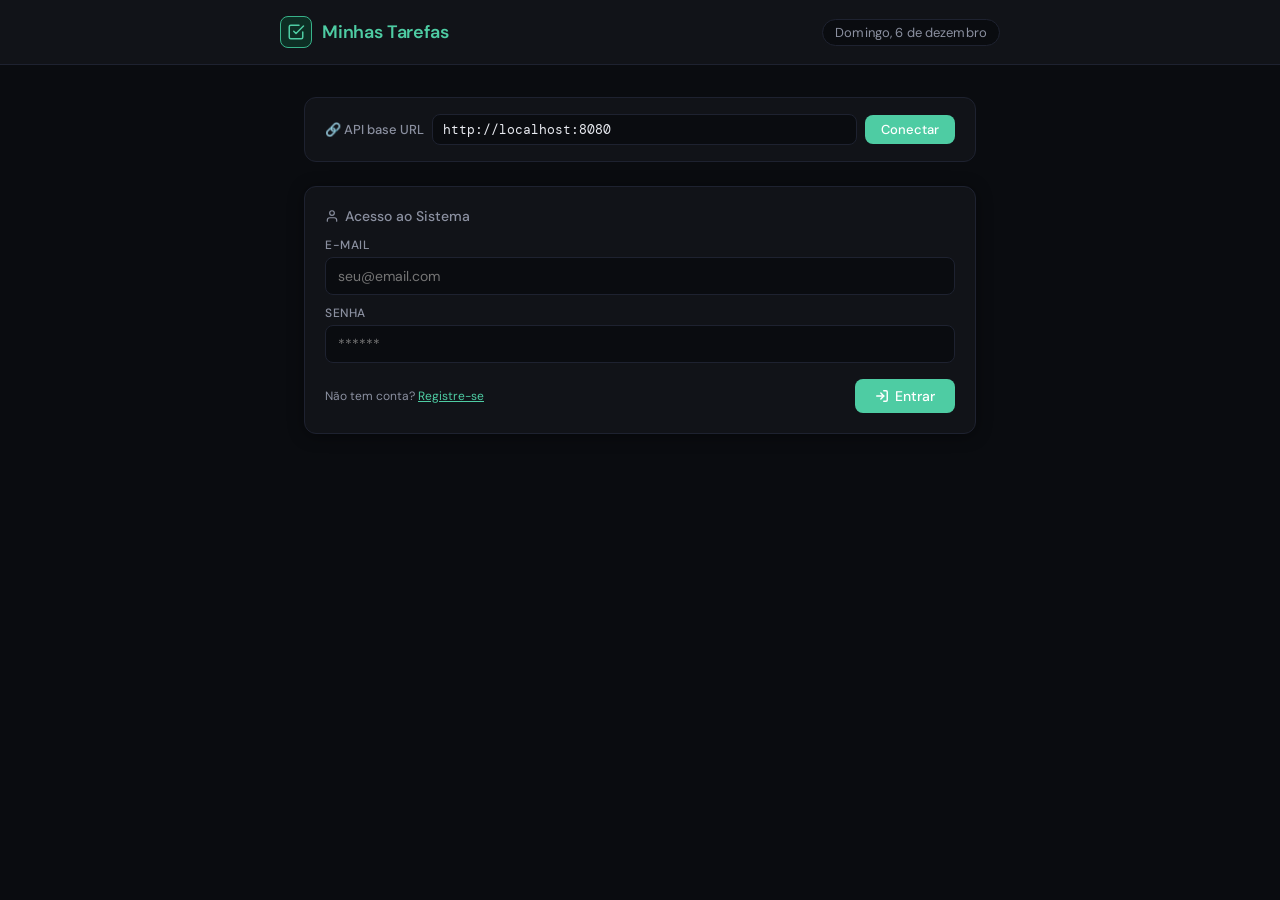
==== src/main/resources/static/index.html @ f786042a "feat: front created" ====
<!DOCTYPE html>
<html lang="pt-BR">
<head>
<meta charset="UTF-8" />
<meta name="viewport" content="width=device-width, initial-scale=1.0" />
<title>Minhas Tarefas</title>
<link href="https://fonts.googleapis.com/css2?family=DM+Sans:wght@300;400;500;600&family=DM+Mono:wght@400;500&display=swap" rel="stylesheet" />
<link rel="stylesheet" href="css/styles.css" />
</head>
<body>

<header>
  <div class="header-inner">
    <div class="logo">
      <div class="logo-icon">
        <svg width="18" height="18" viewBox="0 0 24 24" fill="none" stroke="var(--accent)" stroke-width="2" stroke-linecap="round" stroke-linejoin="round">
          <path d="M9 11l3 3L22 4M21 12v7a2 2 0 01-2 2H5a2 2 0 01-2-2V5a2 2 0 012-2h11"/>
        </svg>
      </div>
      Minhas Tarefas
    </div>
    <span class="date-badge" id="header-date"></span>
  </div>
</header>

<main>
  <div class="api-config">
    <label>🔗 API base URL</label>
    <input type="text" id="base-url" placeholder="http://localhost:8080" value="http://localhost:8080" />
    <button class="btn-connect" onclick="app.connect()">Conectar</button>
  </div>

  <section id="auth-section" class="add-form">
    <h3>
      <svg width="14" height="14" viewBox="0 0 24 24" fill="none" stroke="currentColor" stroke-width="2" stroke-linecap="round" stroke-linejoin="round"><path d="M20 21v-2a4 4 0 0 0-4-4H8a4 4 0 0 0-4 4v2"></path><circle cx="12" cy="7" r="4"></circle></svg>
      Acesso ao Sistema
    </h3>
    <div class="form-row">
      <div class="field">
        <label>E-mail</label>
        <input type="email" id="auth-email" placeholder="seu@email.com" />
      </div>
    </div>
    <div class="form-row">
      <div class="field">
        <label>Senha</label>
        <input type="password" id="auth-password" placeholder="******" />
      </div>
    </div>
    <div class="form-actions" style="justify-content: space-between; align-items: center; margin-top: 16px;">
      <span style="font-size: 12px; color: var(--text-muted);">Não tem conta? <a href="#" id="toggle-auth-mode" onclick="app.toggleAuthMode()" style="color: var(--accent);">Registre-se</a></span>
      <div>
        <button class="btn btn-primary" id="btn-login" onclick="app.authenticate()">
          <svg width="14" height="14" viewBox="0 0 24 24" fill="none" stroke="currentColor" stroke-width="2.5" stroke-linecap="round" stroke-linejoin="round"><path d="M15 3h4a2 2 0 0 1 2 2v14a2 2 0 0 1-2 2h-4"/><polyline points="10 17 15 12 10 7"/><line x1="15" y1="12" x2="3" y2="12"/></svg>
          Entrar
        </button>
      </div>
    </div>
  </section>

  <section id="tasks-section" style="display: none;">
    <div class="day-header" style="display: flex; justify-content: space-between; align-items: flex-end;">
      <div>
        <div class="day-label" id="day-label"></div>
        <div class="day-title" id="day-title"></div>
        <div class="task-count" id="task-count"></div>
      </div>
      <button class="btn btn-ghost" onclick="app.logout()" style="padding: 6px 12px; font-size: 12px;">Sair</button>
    </div>

    <div class="add-form">
      <h3>
        <svg width="14" height="14" viewBox="0 0 24 24" fill="none" stroke="currentColor" stroke-width="2" stroke-linecap="round" stroke-linejoin="round"><line x1="12" y1="5" x2="12" y2="19"/><line x1="5" y1="12" x2="19" y2="12"/></svg>
        Nova tarefa
      </h3>
      <div class="form-row">
        <div class="field">
          <label>Nome</label>
          <input type="text" id="f-name" placeholder="Título da tarefa..." />
        </div>
      </div>
      <div class="form-row">
        <div class="field">
          <label>Descrição</label>
          <textarea id="f-desc" rows="2" placeholder="Detalhes opcionais..."></textarea>
        </div>
      </div>
      <div class="form-row two">
        <div class="field">
          <label>Status</label>
          <select id="f-status">
            <option value="PENDING">Pendente</option>
            <option value="IN_PROGRESS">Em andamento</option>
            <option value="DONE">Concluída</option>
          </select>
        </div>
        <div class="field">
          <label>Data</label>
          <input type="date" id="f-date" />
        </div>
      </div>
      <div class="form-actions">
        <button class="btn btn-ghost" onclick="app.clearForm()">Limpar</button>
        <button class="btn btn-primary" id="save-btn" onclick="app.saveTask()">
          <svg width="14" height="14" viewBox="0 0 24 24" fill="none" stroke="currentColor" stroke-width="2.5" stroke-linecap="round" stroke-linejoin="round"><polyline points="20 6 9 17 4 12"/></svg>
          Salvar
        </button>
      </div>
    </div>

    <div class="filters">
      <button class="filter-btn active" onclick="app.setFilter('ALL', this)">Todas</button>
      <button class="filter-btn" onclick="app.setFilter('PENDING', this)">Pendentes</button>
      <button class="filter-btn" onclick="app.setFilter('IN_PROGRESS', this)">Em andamento</button>
      <button class="filter-btn" onclick="app.setFilter('DONE', this)">Concluídas</button>
    </div>

    <div id="tasks-container"></div>
  </section>
</main>

<div class="toast" id="toast"></div>

<script type="module" src="js/App.js"></script>
</body>
</html>
---- src/main/resources/static/css/styles.css ----
*, *::before, *::after { box-sizing: border-box; margin: 0; padding: 0; }

:root {
  --bg: #0a0c10;
  --surface: #111318;
  --surface2: #0e1014;
  --accent: #4ecca3;
  --accent-light: #0d2e24;
  --accent-muted: #38b28a;
  --text: #e8eaf0;
  --text-muted: #8b90a0;
  --text-light: #555a6a;
  --border: #1e2230;
  --border-focus: #4ecca3;
  --danger: #f07070;
  --danger-light: #1e1014;
  --done-text: #444a5a;
  --radius: 12px;
  --shadow: 0 2px 16px rgba(0,0,0,0.4);
  --shadow-lg: 0 8px 40px rgba(0,0,0,0.6);
}

body {
  font-family: 'DM Sans', sans-serif;
  background: var(--bg);
  color: var(--text);
  min-height: 100vh;
  padding: 0;
}

header {
  background: var(--surface);
  border-bottom: 1px solid var(--border);
  padding: 0 2rem;
  position: sticky;
  top: 0;
  z-index: 100;
}

.header-inner {
  max-width: 720px;
  margin: 0 auto;
  height: 64px;
  display: flex;
  align-items: center;
  justify-content: space-between;
}

.logo {
  display: flex;
  align-items: center;
  gap: 10px;
  font-size: 18px;
  font-weight: 600;
  color: var(--accent);
  letter-spacing: -0.01em;
}

.logo-icon {
  width: 32px;
  height: 32px;
  background: var(--accent-light);
  border: 1px solid var(--accent-muted);
  border-radius: 8px;
  display: flex;
  align-items: center;
  justify-content: center;
}

.logo-icon svg { width: 18px; height: 18px; }

.date-badge {
  font-size: 13px;
  color: var(--text-muted);
  background: var(--bg);
  border: 1px solid var(--border);
  border-radius: 20px;
  padding: 4px 12px;
  font-weight: 400;
  letter-spacing: 0.01em;
}

main {
  max-width: 720px;
  margin: 0 auto;
  padding: 2rem 1.5rem 4rem;
}

.api-config {
  background: var(--surface);
  border: 1px solid var(--border);
  border-radius: var(--radius);
  padding: 1rem 1.25rem;
  margin-bottom: 1.5rem;
  display: flex;
  gap: 8px;
  align-items: center;
}

.api-config label {
  font-size: 13px;
  color: var(--text-muted);
  white-space: nowrap;
  font-weight: 500;
}

.api-config input {
  flex: 1;
  border: 1px solid var(--border);
  border-radius: 8px;
  padding: 6px 10px;
  font-family: 'DM Mono', monospace;
  font-size: 13px;
  background: var(--bg);
  color: var(--text);
  outline: none;
}

.api-config input:focus { border-color: var(--border-focus); }

.btn-connect {
  background: var(--accent);
  color: #fff;
  border: none;
  border-radius: 8px;
  padding: 6px 16px;
  font-family: 'DM Sans', sans-serif;
  font-size: 13px;
  font-weight: 500;
  cursor: pointer;
  white-space: nowrap;
  transition: background 0.15s;
}

.btn-connect:hover { background: #1e4d38; }

.day-header {
  margin-bottom: 1.5rem;
}

.day-label {
  font-size: 13px;
  font-weight: 500;
  color: var(--accent);
  text-transform: uppercase;
  letter-spacing: 0.08em;
  margin-bottom: 4px;
}

.day-title {
  font-size: 26px;
  font-weight: 600;
  color: var(--text);
  line-height: 1.2;
}

.task-count {
  margin-top: 6px;
  font-size: 14px;
  color: var(--text-muted);
}

.add-form {
  background: var(--surface);
  border: 1px solid var(--border);
  border-radius: var(--radius);
  padding: 1.25rem;
  margin-bottom: 1.5rem;
  box-shadow: var(--shadow);
}

.add-form h3 {
  font-size: 14px;
  font-weight: 500;
  color: var(--text-muted);
  margin-bottom: 12px;
  display: flex;
  align-items: center;
  gap: 6px;
}

.form-row {
  display: grid;
  gap: 10px;
  margin-bottom: 10px;
}

.form-row.two { grid-template-columns: 1fr 1fr; }

.field label {
  display: block;
  font-size: 12px;
  font-weight: 500;
  color: var(--text-muted);
  margin-bottom: 4px;
  text-transform: uppercase;
  letter-spacing: 0.05em;
}

.field input,
.field textarea,
.field select {
  width: 100%;
  border: 1px solid var(--border);
  border-radius: 8px;
  padding: 9px 12px;
  font-family: 'DM Sans', sans-serif;
  font-size: 14px;
  color: var(--text);
  background: var(--bg);
  outline: none;
  transition: border-color 0.15s;
  resize: none;
}

.field input:focus,
.field textarea:focus,
.field select:focus { border-color: var(--border-focus); background: var(--surface); }

.form-actions {
  display: flex;
  justify-content: flex-end;
  gap: 8px;
  margin-top: 12px;
}

.btn {
  font-family: 'DM Sans', sans-serif;
  font-size: 14px;
  font-weight: 500;
  border-radius: 8px;
  padding: 8px 20px;
  border: none;
  cursor: pointer;
  transition: all 0.15s;
  display: inline-flex;
  align-items: center;
  gap: 6px;
}

.btn-primary {
  background: var(--accent);
  color: #fff;
}
.btn-primary:hover { background: #1e4d38; }
.btn-primary:disabled { background: #aaa; cursor: not-allowed; }

.btn-ghost {
  background: transparent;
  color: var(--text-muted);
  border: 1px solid var(--border);
}
.btn-ghost:hover { background: var(--bg); }

.tasks-list { display: flex; flex-direction: column; gap: 10px; }

.task-card {
  background: var(--surface);
  border: 1px solid var(--border);
  border-radius: var(--radius);
  padding: 1rem 1.25rem;
  display: flex;
  gap: 12px;
  align-items: flex-start;
  box-shadow: var(--shadow);
  transition: box-shadow 0.2s, border-color 0.2s, opacity 0.3s;
  position: relative;
  overflow: hidden;
}

.task-card:hover { box-shadow: var(--shadow-lg); border-color: #d5d0c8; }

.task-card.done {
  background: var(--surface2);
  box-shadow: none;
}

.task-card.done::before {
  content: '';
  position: absolute;
  left: 0;
  top: 0;
  bottom: 0;
  width: 3px;
  background: var(--accent-muted);
}

.check-wrap {
  padding-top: 2px;
  flex-shrink: 0;
}

.check-btn {
  width: 22px;
  height: 22px;
  border-radius: 50%;
  border: 2px solid var(--border);
  background: transparent;
  cursor: pointer;
  display: flex;
  align-items: center;
  justify-content: center;
  transition: all 0.2s;
  flex-shrink: 0;
}

.check-btn:hover {
  border-color: var(--accent-muted);
  background: var(--accent-light);
}

.check-btn.checked {
  background: var(--accent);
  border-color: var(--accent);
}

.check-btn.checked svg { opacity: 1; }

.check-btn svg {
  width: 11px;
  height: 11px;
  stroke: #fff;
  stroke-width: 2.5;
  stroke-linecap: round;
  stroke-linejoin: round;
  fill: none;
  opacity: 0;
  transition: opacity 0.15s;
}

.task-body { flex: 1; min-width: 0; }

.task-name {
  font-size: 15px;
  font-weight: 500;
  color: var(--text);
  line-height: 1.4;
  transition: color 0.2s;
}

.task-card.done .task-name {
  color: var(--done-text);
  text-decoration: line-through;
  text-decoration-color: #ccc;
}

.task-desc {
  font-size: 13px;
  color: var(--text-muted);
  margin-top: 3px;
  line-height: 1.5;
}

.task-card.done .task-desc { color: var(--text-light); }

.task-meta {
  display: flex;
  align-items: center;
  gap: 10px;
  margin-top: 8px;
  flex-wrap: wrap;
}

.task-date {
  font-size: 12px;
  color: var(--text-light);
  display: flex;
  align-items: center;
  gap: 4px;
}

.task-date svg {
  width: 12px;
  height: 12px;
  stroke: currentColor;
  stroke-width: 2;
  fill: none;
}

.status-pill {
  font-size: 11px;
  font-weight: 600;
  letter-spacing: 0.04em;
  border-radius: 20px;
  padding: 2px 10px;
  text-transform: uppercase;
}

.status-PENDING { background: #2a2010; color: #c9920a; }
.status-IN_PROGRESS { background: #0e1a2e; color: #5b9bd5; }
.status-DONE { background: var(--accent-light); color: var(--accent); }

.task-actions {
  display: flex;
  gap: 4px;
  flex-shrink: 0;
  padding-top: 2px;
}

.icon-btn {
  width: 30px;
  height: 30px;
  border: none;
  background: transparent;
  border-radius: 6px;
  cursor: pointer;
  display: flex;
  align-items: center;
  justify-content: center;
  color: var(--text-light);
  transition: all 0.15s;
}

.icon-btn:hover { background: var(--bg); color: var(--text-muted); }
.icon-btn.del:hover { background: var(--danger-light); color: var(--danger); }

.icon-btn svg {
  width: 15px;
  height: 15px;
  stroke: currentColor;
  stroke-width: 1.8;
  fill: none;
  stroke-linecap: round;
  stroke-linejoin: round;
}

.empty-state {
  text-align: center;
  padding: 3rem 1rem;
  color: var(--text-light);
}

.empty-state .icon {
  font-size: 40px;
  margin-bottom: 12px;
  opacity: 0.4;
}

.empty-state p { font-size: 15px; }

.toast {
  position: fixed;
  bottom: 24px;
  right: 24px;
  background: var(--text);
  color: #fff;
  padding: 10px 18px;
  border-radius: 10px;
  font-size: 14px;
  box-shadow: var(--shadow-lg);
  opacity: 0;
  transform: translateY(8px);
  transition: all 0.25s;
  z-index: 999;
  pointer-events: none;
}

.toast.show { opacity: 1; transform: translateY(0); }
.toast.success { background: var(--accent); }
.toast.error { background: var(--danger); }

.loading {
  display: flex;
  align-items: center;
  justify-content: center;
  padding: 2rem;
  color: var(--text-muted);
  font-size: 14px;
  gap: 8px;
}

.spinner {
  width: 18px;
  height: 18px;
  border: 2px solid var(--border);
  border-top-color: var(--accent);
  border-radius: 50%;
  animation: spin 0.7s linear infinite;
}

@keyframes spin { to { transform: rotate(360deg); } }

.filters {
  display: flex;
  gap: 6px;
  margin-bottom: 1rem;
  flex-wrap: wrap;
}

.filter-btn {
  font-family: 'DM Sans', sans-serif;
  font-size: 13px;
  font-weight: 500;
  border: 1px solid var(--border);
  background: var(--surface);
  color: var(--text-muted);
  border-radius: 20px;
  padding: 4px 14px;
  cursor: pointer;
  transition: all 0.15s;
}

.filter-btn:hover { border-color: var(--accent-muted); color: var(--accent); }
.filter-btn.active { background: var(--accent); color: #fff; border-color: var(--accent); }

@media (max-width: 600px) {
  main { padding: 1.5rem 1rem 4rem; }
  .form-row.two { grid-template-columns: 1fr; }
  .api-config { flex-wrap: wrap; }
}
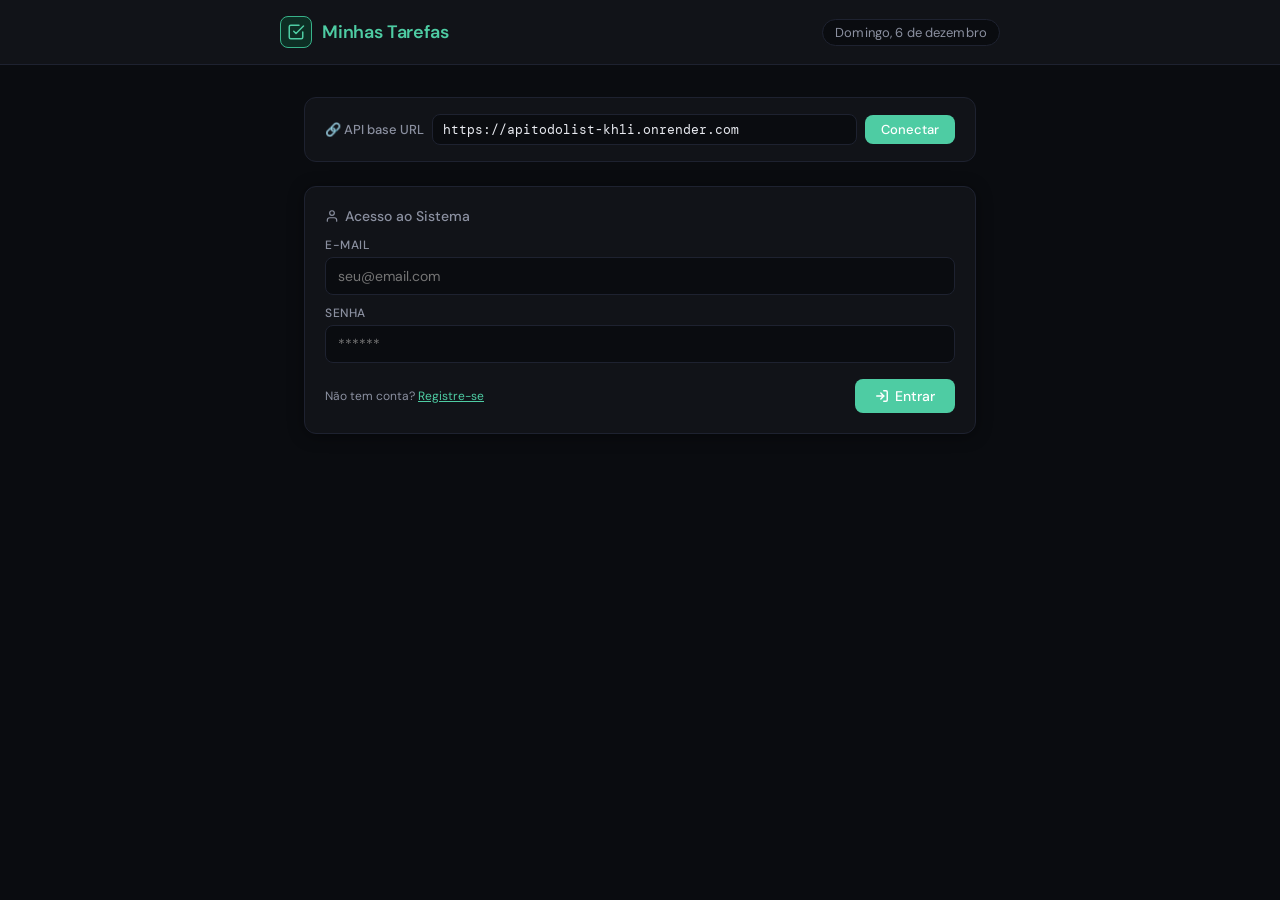
==== commit 6bab071a: "feat: set production URL as default API base URL" ====
--- a/src/main/resources/static/index.html
+++ b/src/main/resources/static/index.html
@@ -26,7 +26,7 @@
 <main>
   <div class="api-config">
     <label>🔗 API base URL</label>
-    <input type="text" id="base-url" placeholder="http://localhost:8080" value="http://localhost:8080" />
+    <input type="text" id="base-url" placeholder="https://apitodolist-kh1i.onrender.com" value="https://apitodolist-kh1i.onrender.com" />
     <button class="btn-connect" onclick="app.connect()">Conectar</button>
   </div>
 
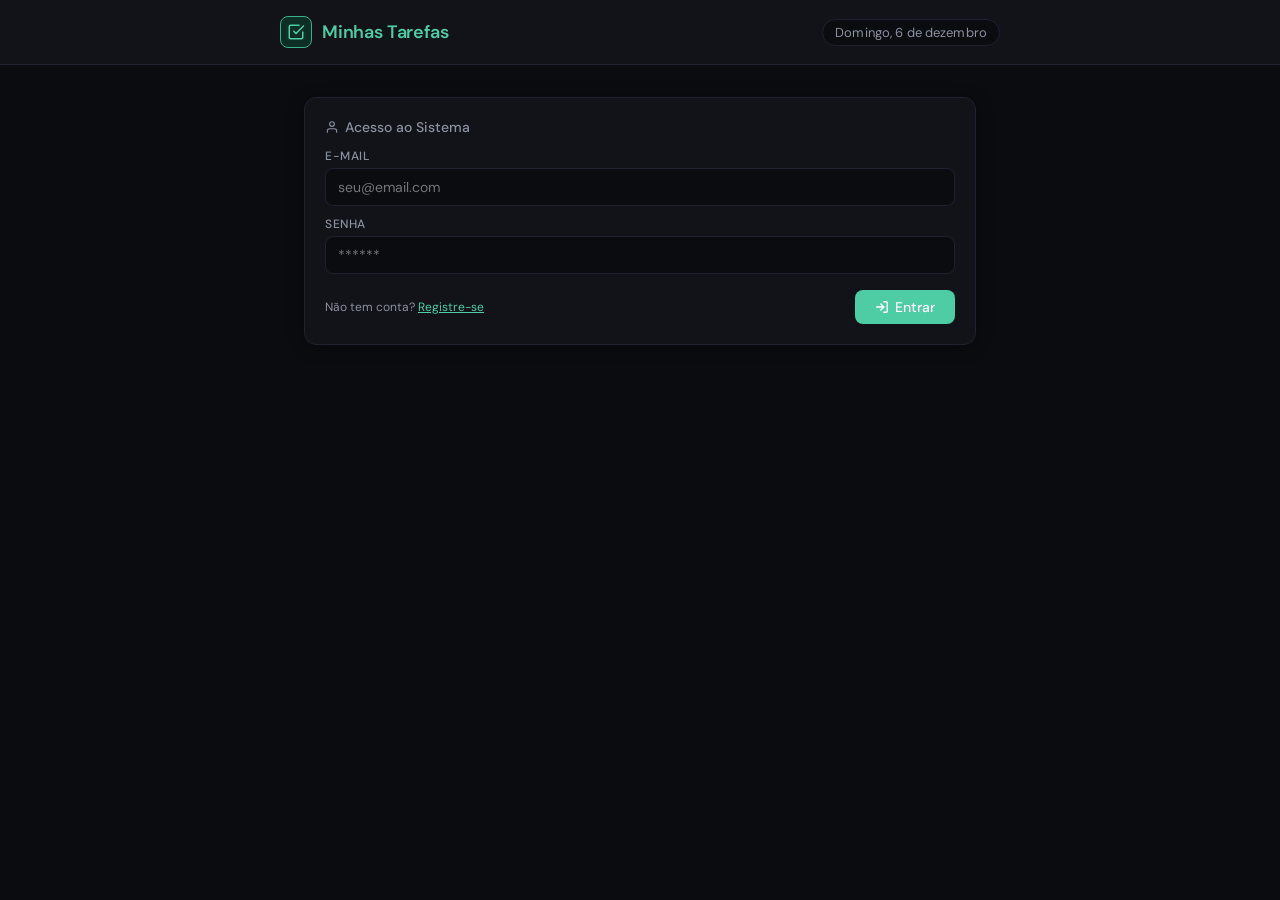
==== commit 50937fea: "feat: implement client-side task management with authentication and service integration" ====
--- a/src/main/resources/static/index.html
+++ b/src/main/resources/static/index.html
@@ -19,16 +19,14 @@
       </div>
       Minhas Tarefas
     </div>
-    <span class="date-badge" id="header-date"></span>
+    <div class="header-right" style="display: flex; gap: 8px; align-items: center;">
+      <button id="admin-btn" class="btn btn-ghost" onclick="app.showAdminSection()" style="display: none; padding: 4px 10px; font-size: 11px;">Admin Panel</button>
+      <span class="date-badge" id="header-date"></span>
+    </div>
   </div>
 </header>
 
 <main>
-  <div class="api-config">
-    <label>🔗 API base URL</label>
-    <input type="text" id="base-url" placeholder="https://apitodolist-kh1i.onrender.com" value="https://apitodolist-kh1i.onrender.com" />
-    <button class="btn-connect" onclick="app.connect()">Conectar</button>
-  </div>
 
   <section id="auth-section" class="add-form">
     <h3>
@@ -67,6 +65,8 @@
       </div>
       <button class="btn btn-ghost" onclick="app.logout()" style="padding: 6px 12px; font-size: 12px;">Sair</button>
     </div>
+
+    <div id="dashboard-container" class="dashboard-section"></div>
 
     <div class="add-form">
       <h3>
@@ -108,14 +108,33 @@
       </div>
     </div>
 
-    <div class="filters">
-      <button class="filter-btn active" onclick="app.setFilter('ALL', this)">Todas</button>
-      <button class="filter-btn" onclick="app.setFilter('PENDING', this)">Pendentes</button>
-      <button class="filter-btn" onclick="app.setFilter('IN_PROGRESS', this)">Em andamento</button>
-      <button class="filter-btn" onclick="app.setFilter('DONE', this)">Concluídas</button>
+    <div class="filters-container">
+      <div class="filters">
+        <button class="filter-btn active" onclick="app.setFilter('ALL', this)">Todas</button>
+        <button class="filter-btn" onclick="app.setFilter('PENDING', this)">Pendentes</button>
+        <button class="filter-btn" onclick="app.setFilter('IN_PROGRESS', this)">Em andamento</button>
+        <button class="filter-btn" onclick="app.setFilter('DONE', this)">Concluídas</button>
+      </div>
+      <div class="filters">
+        <button class="filter-btn date-filter-btn active" onclick="app.setDateFilter('ALL', this)">Todo tempo</button>
+        <button class="filter-btn date-filter-btn" onclick="app.setDateFilter('WEEK', this)">Esta Semana</button>
+        <button class="filter-btn date-filter-btn" onclick="app.setDateFilter('MONTH', this)">Este Mês</button>
+      </div>
     </div>
 
     <div id="tasks-container"></div>
+  </section>
+
+  <section id="admin-section" style="display: none;">
+    <div class="day-header" style="display: flex; justify-content: space-between; align-items: center;">
+      <div class="day-title">Painel Administrativo</div>
+      <button class="btn btn-ghost" onclick="app.showTasksSection()" style="padding: 6px 12px; font-size: 12px;">Voltar às Tarefas</button>
+    </div>
+    
+    <div class="add-form">
+      <h3>Usuários Cadastrados</h3>
+      <div id="admin-users-container"></div>
+    </div>
   </section>
 </main>
 
--- a/src/main/resources/static/css/styles.css
+++ b/src/main/resources/static/css/styles.css
@@ -503,8 +503,96 @@
 .filter-btn:hover { border-color: var(--accent-muted); color: var(--accent); }
 .filter-btn.active { background: var(--accent); color: #fff; border-color: var(--accent); }
 
+.filters-container {
+  display: flex;
+  flex-direction: column;
+  gap: 8px;
+  margin-bottom: 1.5rem;
+}
+
+.dashboard-section {
+  margin-bottom: 1.5rem;
+}
+
+.dashboard-grid {
+  display: grid;
+  grid-template-columns: repeat(4, 1fr);
+  gap: 12px;
+  margin-bottom: 12px;
+}
+
+.dash-card {
+  background: var(--surface);
+  border: 1px solid var(--border);
+  border-radius: var(--radius);
+  padding: 12px;
+  text-align: center;
+  box-shadow: var(--shadow);
+}
+
+.dash-val {
+  font-size: 20px;
+  font-weight: 600;
+  color: var(--text);
+}
+
+.dash-label {
+  font-size: 11px;
+  color: var(--text-muted);
+  text-transform: uppercase;
+  letter-spacing: 0.05em;
+  margin-top: 2px;
+}
+
+.progress-wrap {
+  background: var(--border);
+  height: 24px;
+  border-radius: 12px;
+  position: relative;
+  overflow: hidden;
+}
+
+.progress-bar {
+  background: var(--accent);
+  height: 100%;
+  transition: width 0.5s ease;
+}
+
+.progress-text {
+  position: absolute;
+  top: 50%;
+  left: 50%;
+  transform: translate(-50%, -50%);
+  font-size: 11px;
+  font-weight: 600;
+  color: #fff;
+  text-shadow: 0 1px 2px rgba(0,0,0,0.5);
+}
+
+.admin-table {
+  width: 100%;
+  border-collapse: collapse;
+  margin-top: 8px;
+}
+
+.admin-table th {
+  text-align: left;
+  font-size: 11px;
+  color: var(--text-muted);
+  text-transform: uppercase;
+  padding: 8px;
+  border-bottom: 1px solid var(--border);
+}
+
+.admin-table td {
+  padding: 10px 8px;
+  font-size: 13px;
+  border-bottom: 1px solid var(--border);
+}
+
 @media (max-width: 600px) {
   main { padding: 1.5rem 1rem 4rem; }
   .form-row.two { grid-template-columns: 1fr; }
   .api-config { flex-wrap: wrap; }
-}
+  .dashboard-grid { grid-template-columns: 1fr 1fr; }
+}
